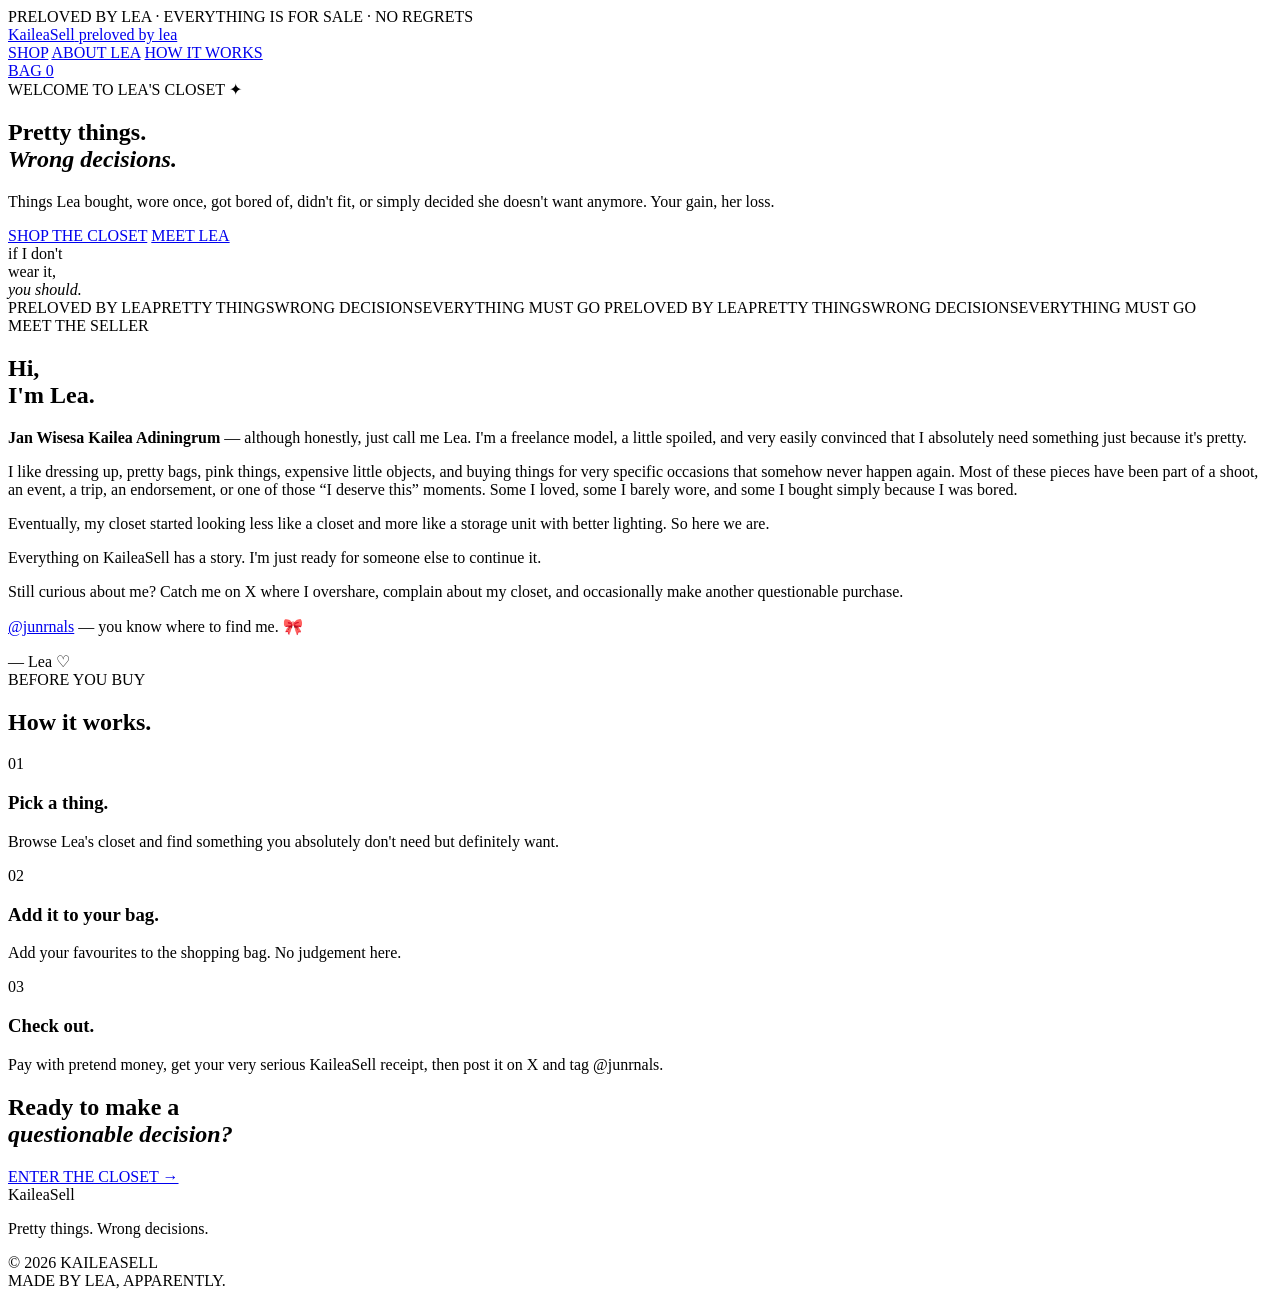
==== index.html @ ec19a313 "Add files via upload" ====
<!DOCTYPE html>
<html lang="en">
<head>
<meta charset="UTF-8">
<meta name="viewport" content="width=device-width, initial-scale=1.0">
<title>KaileaSell — Preloved by Lea</title>
<link rel="stylesheet" href="style.css">
</head>
<body>

<div class="announcement">PRELOVED BY LEA · EVERYTHING IS FOR SALE · NO REGRETS</div>

<nav class="navbar">
  <a href="index.html" class="logo">
    <span class="logo-main">KaileaSell</span>
    <span class="logo-sub">preloved by lea</span>
  </a>
  <div class="nav-links">
    <a href="shop.html">SHOP</a>
    <a href="#about">ABOUT LEA</a>
    <a href="#how">HOW IT WORKS</a>
  </div>
  <a href="shop.html?bag=1" class="bag-button">BAG <span id="bagCount">0</span></a>
</nav>

<main>

<section class="hero">
  <div class="hero-copy">
    <div class="hero-kicker">WELCOME TO LEA'S CLOSET ✦</div>
    <h1>Pretty things.<br><em>Wrong decisions.</em></h1>
    <p class="hero-description">
      Things Lea bought, wore once, got bored of, didn't fit, or simply
      decided she doesn't want anymore. Your gain, her loss.
    </p>
    <div class="hero-buttons">
      <a href="shop.html" class="primary-button">SHOP THE CLOSET</a>
      <a href="#about" class="secondary-button">MEET LEA</a>
    </div>
  </div>
  <div class="hero-card">
    <div class="hero-card-inner">
      <span>if I don't<br>wear it,<br><em>you should.</em></span>
    </div>
  </div>
</section>

<div class="marquee">
  <div class="marquee-track">
    <span>PRELOVED BY LEA</span><span>PRETTY THINGS</span><span>WRONG DECISIONS</span><span>EVERYTHING MUST GO</span>
    <span>PRELOVED BY LEA</span><span>PRETTY THINGS</span><span>WRONG DECISIONS</span><span>EVERYTHING MUST GO</span>
  </div>
</div>

<section id="about" class="about-section">
  <div>
    <div class="about-label">MEET THE SELLER</div>
    <h2>Hi,<br>I'm Lea.</h2>
  </div>
  <div class="about-copy">
    <p><strong>Jan Wisesa Kailea Adiningrum</strong> — although honestly, just call me Lea. I'm a freelance model, a little spoiled, and very easily convinced that I absolutely need something just because it's pretty.</p>
    <p>I like dressing up, pretty bags, pink things, expensive little objects, and buying things for very specific occasions that somehow never happen again. Most of these pieces have been part of a shoot, an event, a trip, an endorsement, or one of those “I deserve this” moments. Some I loved, some I barely wore, and some I bought simply because I was bored.</p>
    <p>Eventually, my closet started looking less like a closet and more like a storage unit with better lighting. So here we are.</p>
    <p>Everything on KaileaSell has a story. I'm just ready for someone else to continue it.</p>
    <p>Still curious about me? Catch me on X where I overshare, complain about my closet, and occasionally make another questionable purchase.</p>
    <p><a class="about-handle" href="https://x.com/junrnals" target="_blank" rel="noopener">@junrnals</a> — you know where to find me. 🎀</p>
    <div class="about-signature">— Lea ♡</div>
  </div>
</section>

<section id="how" class="how-section">
  <div class="how-heading">
    <div class="section-label">BEFORE YOU BUY</div>
    <h2>How it works.</h2>
  </div>
  <div class="how-grid">
    <div class="how-item">
      <div class="how-number">01</div>
      <h3>Pick a thing.</h3>
      <p>Browse Lea's closet and find something you absolutely don't need but definitely want.</p>
    </div>
    <div class="how-item">
      <div class="how-number">02</div>
      <h3>Add it to your bag.</h3>
      <p>Add your favourites to the shopping bag. No judgement here.</p>
    </div>
    <div class="how-item">
      <div class="how-number">03</div>
      <h3>Check out.</h3>
      <p>Pay with pretend money, get your very serious KaileaSell receipt, then post it on X and tag @junrnals.</p>
    </div>
  </div>
</section>

<section class="cta-section">
  <h2>Ready to make a<br><em>questionable decision?</em></h2>
  <a href="shop.html" class="primary-button">ENTER THE CLOSET →</a>
</section>

</main>

<footer class="footer">
  <div>
    <div class="footer-logo">KaileaSell</div>
    <p>Pretty things. Wrong decisions.</p>
  </div>
  <div class="footer-right">© 2026 KAILEASELL<br>MADE BY LEA, APPARENTLY.</div>
</footer>

<script>
  // Tampilkan jumlah isi bag (disimpan dari halaman shop)
  try {
    var saved = JSON.parse(localStorage.getItem("kaileasell_bag") || "[]");
    document.getElementById("bagCount").textContent = saved.length;
  } catch (e) {}
</script>
</body>
</html>
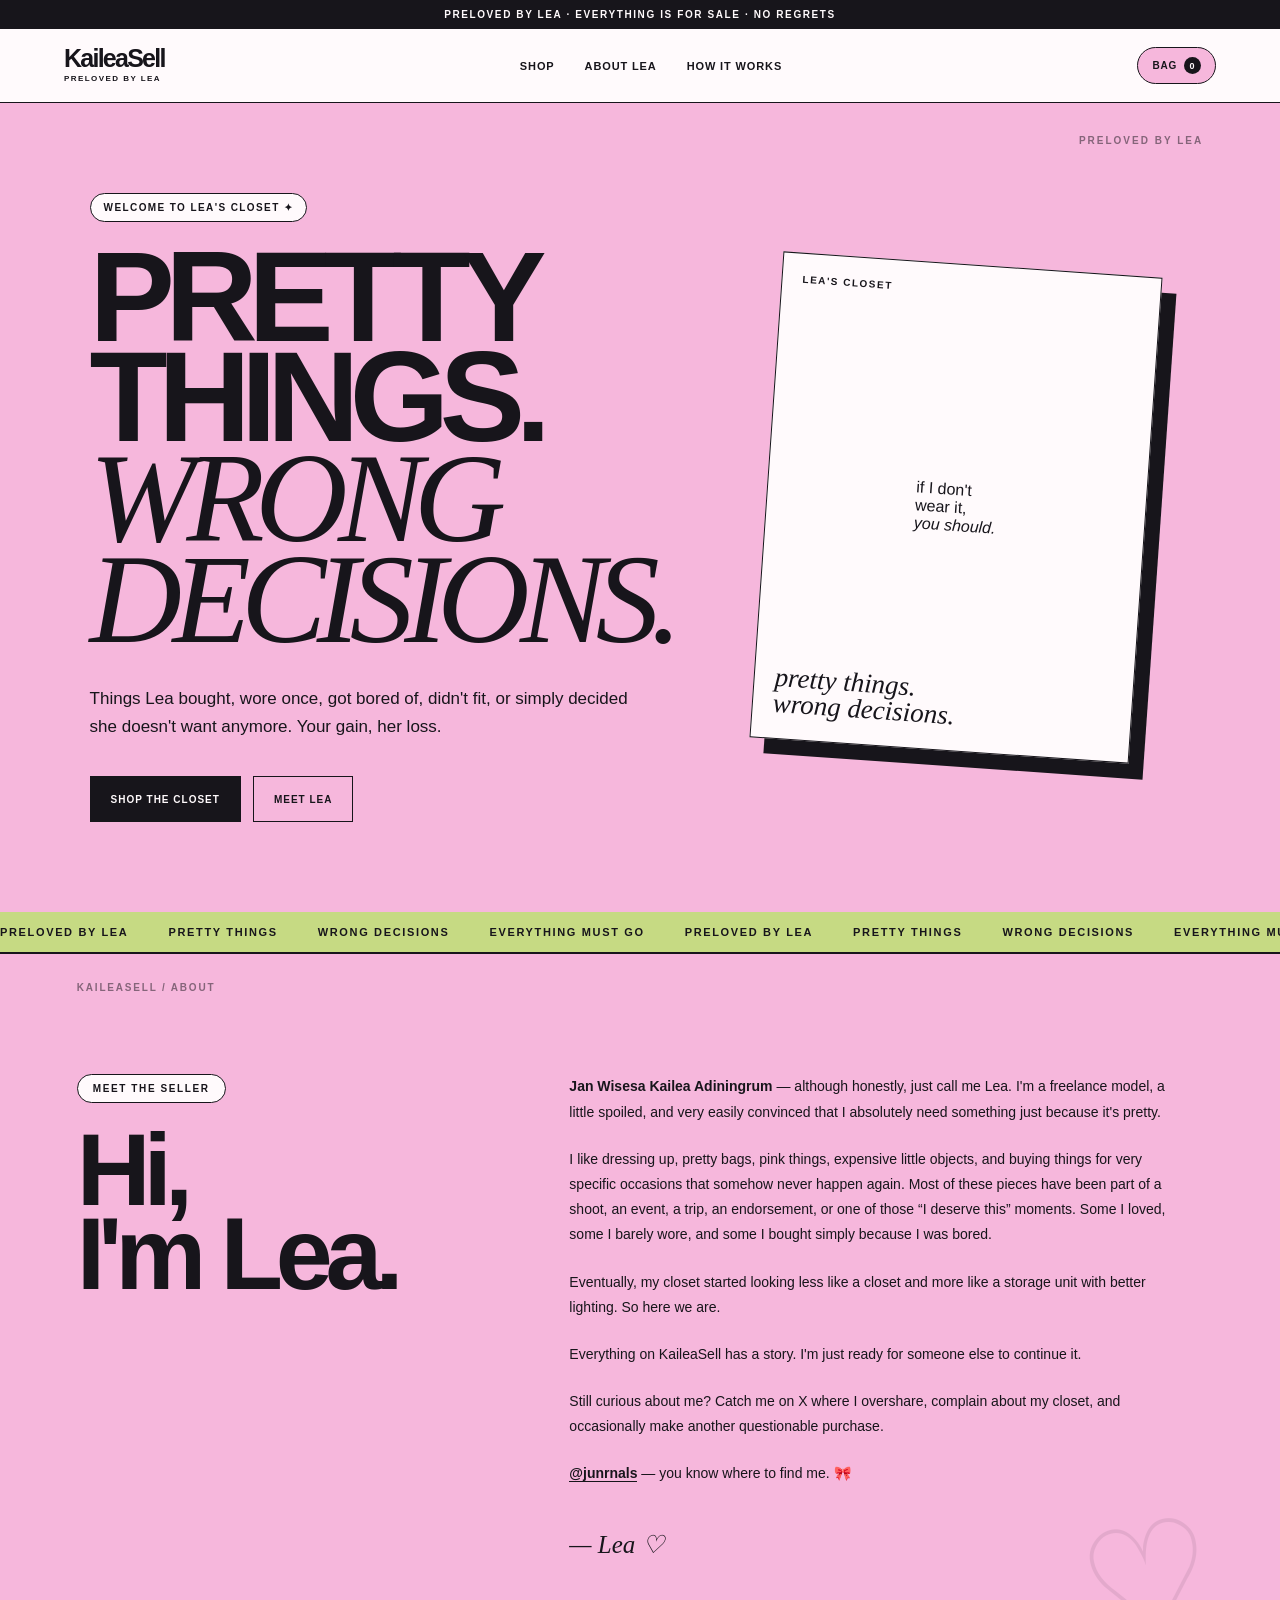
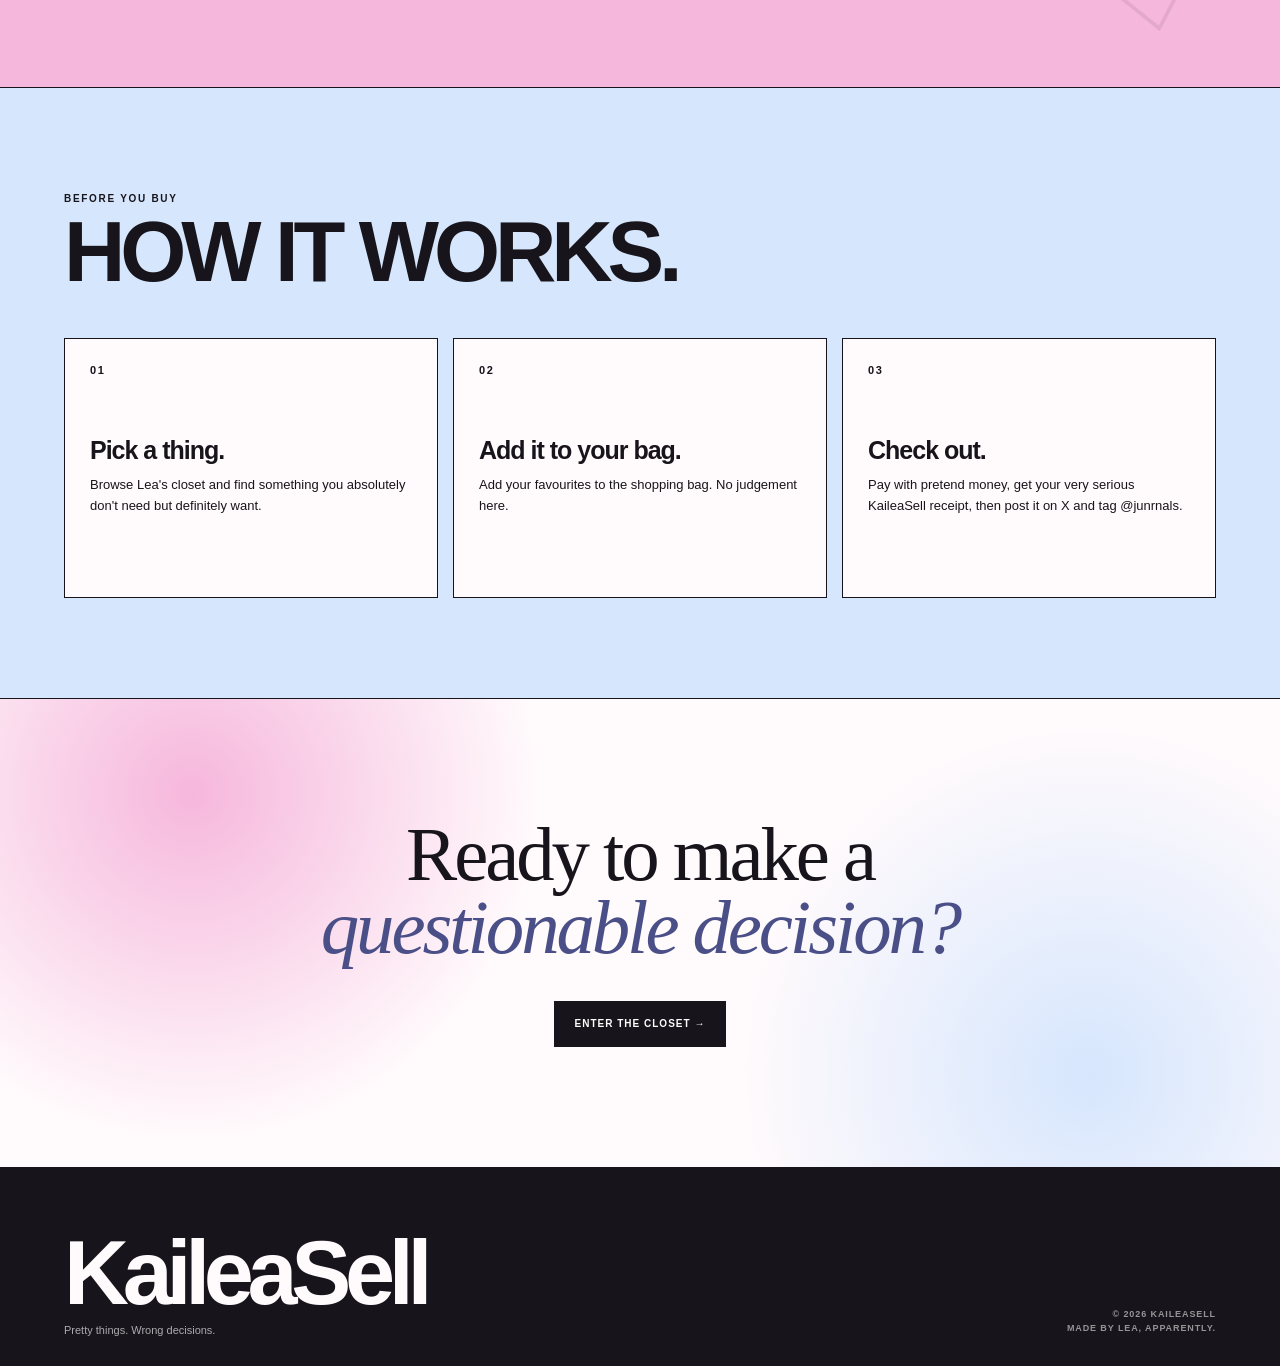
==== commit 02447b52: "Update index.html" ====
--- a/style.css
+++ b/style.css
@@ -0,0 +1,2452 @@
+/* =========================================================
+   KAILEASELL
+   PRELOVED BY LEA
+   FULL CSS — CLEAN VERSION
+========================================================= */
+
+
+/* =========================================================
+   01. ROOT
+========================================================= */
+
+:root {
+  --pink: #f6b7dc;
+  --green: #c6da83;
+  --blush: #d58a9f;
+  --blue: #d6e6fd;
+  --denim: #4a4f87;
+
+  --ink: #17151b;
+  --paper: #fffafc;
+  --white: #ffffff;
+  --muted: #77717a;
+
+  --line: #17151b;
+}
+
+
+/* =========================================================
+   02. RESET
+========================================================= */
+
+* {
+  box-sizing: border-box;
+}
+
+html {
+  scroll-behavior: smooth;
+}
+
+body {
+  margin: 0;
+  padding: 0;
+
+  background: var(--paper);
+  color: var(--ink);
+
+  font-family:
+    Arial,
+    Helvetica,
+    sans-serif;
+
+  -webkit-font-smoothing: antialiased;
+}
+
+body.no-scroll {
+  overflow: hidden;
+}
+
+button,
+input,
+textarea,
+select {
+  font: inherit;
+}
+
+button {
+  cursor: pointer;
+}
+
+a {
+  color: inherit;
+}
+
+
+/* =========================================================
+   03. ANNOUNCEMENT
+========================================================= */
+
+.announcement {
+  width: 100%;
+
+  padding: 9px 20px;
+
+  background: var(--ink);
+  color: var(--paper);
+
+  text-align: center;
+
+  font-size: 10px;
+  font-weight: 800;
+  letter-spacing: 0.16em;
+  text-transform: uppercase;
+}
+
+
+/* =========================================================
+   04. NAVBAR
+========================================================= */
+
+.navbar {
+  position: relative;
+  z-index: 100;
+
+  display: flex;
+  align-items: center;
+  justify-content: space-between;
+
+  width: 100%;
+
+  padding: 18px 5vw;
+
+  background: var(--paper);
+
+  border-bottom: 1px solid var(--line);
+}
+
+.logo {
+  display: flex;
+  flex-direction: column;
+
+  color: var(--ink);
+
+  text-decoration: none;
+
+  line-height: 0.85;
+}
+
+.logo-main {
+  font-size: 25px;
+  font-weight: 900;
+
+  letter-spacing: -0.07em;
+}
+
+.logo-sub {
+  margin-top: 7px;
+
+  font-size: 8px;
+  font-weight: 700;
+
+  letter-spacing: 0.18em;
+  text-transform: uppercase;
+}
+
+.nav-links {
+  display: flex;
+  align-items: center;
+
+  gap: 30px;
+}
+
+.nav-links a {
+  position: relative;
+
+  color: var(--ink);
+
+  text-decoration: none;
+
+  font-size: 11px;
+  font-weight: 800;
+
+  letter-spacing: 0.08em;
+  text-transform: uppercase;
+}
+
+.nav-links a::after {
+  content: "";
+
+  position: absolute;
+
+  left: 0;
+  bottom: -5px;
+
+  width: 0;
+  height: 1px;
+
+  background: var(--ink);
+
+  transition: width 0.2s ease;
+}
+
+.nav-links a:hover::after {
+  width: 100%;
+}
+
+
+/* =========================================================
+   BAG BUTTON
+========================================================= */
+
+.bag-button {
+  position: relative;
+  z-index: 101;
+
+  display: inline-flex;
+  align-items: center;
+  justify-content: center;
+
+  gap: 7px;
+
+  padding: 9px 14px;
+
+  background: var(--pink);
+  color: var(--ink);
+
+  border: 1px solid var(--ink);
+  border-radius: 999px;
+
+  font-size: 10px;
+  font-weight: 900;
+
+  letter-spacing: 0.08em;
+  text-transform: uppercase;
+
+  text-decoration: none;
+
+  cursor: pointer;
+
+  transition:
+    transform 0.2s ease,
+    box-shadow 0.2s ease;
+}
+
+.bag-button:hover {
+  transform: translate(-2px, -2px);
+
+  box-shadow: 3px 3px 0 var(--ink);
+}
+
+#bagCount {
+  display: inline-flex;
+  align-items: center;
+  justify-content: center;
+
+  min-width: 17px;
+  height: 17px;
+
+  padding: 0 5px;
+
+  background: var(--ink);
+  color: var(--paper);
+
+  border-radius: 50%;
+
+  font-size: 9px;
+}
+
+
+/* =========================================================
+   05. HERO
+========================================================= */
+
+.hero {
+  position: relative;
+
+  display: grid;
+
+  grid-template-columns: 1.15fr 0.85fr;
+
+  align-items: center;
+
+  min-height: 720px;
+
+  padding: 90px 7vw;
+
+  background: var(--pink);
+
+  overflow: hidden;
+}
+
+.hero::before {
+  content: "PRELOVED BY LEA";
+
+  position: absolute;
+
+  top: 32px;
+  right: 6vw;
+
+  font-size: 10px;
+  font-weight: 900;
+
+  letter-spacing: 0.2em;
+
+  opacity: 0.5;
+}
+
+.hero-copy {
+  position: relative;
+  z-index: 2;
+
+  max-width: 700px;
+}
+
+.hero-kicker {
+  display: inline-block;
+
+  margin-bottom: 25px;
+
+  padding: 8px 13px;
+
+  background: var(--paper);
+
+  border: 1px solid var(--ink);
+  border-radius: 999px;
+
+  font-size: 10px;
+  font-weight: 900;
+
+  letter-spacing: 0.14em;
+  text-transform: uppercase;
+}
+
+.hero h1 {
+  margin: 0;
+
+  max-width: 850px;
+
+  font-size: clamp(65px, 10vw, 150px);
+
+  line-height: 0.78;
+
+  letter-spacing: -0.075em;
+
+  text-transform: uppercase;
+}
+
+.hero h1 em {
+  font-family:
+    Georgia,
+    "Times New Roman",
+    serif;
+
+  font-weight: 400;
+}
+
+.hero-description {
+  max-width: 570px;
+
+  margin: 35px 0 0;
+
+  font-size: 17px;
+
+  line-height: 1.65;
+}
+
+.hero-buttons {
+  display: flex;
+  flex-wrap: wrap;
+
+  gap: 12px;
+
+  margin-top: 35px;
+}
+
+
+/* =========================================================
+   BUTTONS
+========================================================= */
+
+.primary-button,
+.secondary-button {
+  display: inline-flex;
+
+  align-items: center;
+  justify-content: center;
+
+  min-height: 46px;
+
+  padding: 0 20px;
+
+  border: 1px solid var(--ink);
+
+  text-decoration: none;
+
+  font-size: 10px;
+  font-weight: 900;
+
+  letter-spacing: 0.1em;
+  text-transform: uppercase;
+
+  transition:
+    transform 0.2s ease,
+    box-shadow 0.2s ease,
+    background 0.2s ease;
+}
+
+.primary-button {
+  background: var(--ink);
+  color: var(--paper);
+}
+
+.secondary-button {
+  background: transparent;
+  color: var(--ink);
+}
+
+.primary-button:hover,
+.secondary-button:hover {
+  transform: translate(-3px, -3px);
+
+  box-shadow: 4px 4px 0 var(--ink);
+}
+
+
+/* =========================================================
+   HERO CARD
+========================================================= */
+
+.hero-card {
+  position: relative;
+
+  display: flex;
+
+  align-items: center;
+  justify-content: center;
+
+  min-height: 460px;
+}
+
+.hero-card::before {
+  content: "01";
+
+  position: absolute;
+
+  top: 5%;
+  right: 8%;
+
+  font-size: 90px;
+  font-weight: 900;
+
+  letter-spacing: -0.08em;
+
+  opacity: 0.08;
+}
+
+.hero-card-inner {
+  position: relative;
+
+  display: flex;
+
+  align-items: center;
+  justify-content: center;
+
+  width: min(380px, 90%);
+
+  aspect-ratio: 0.78;
+
+  background: var(--paper);
+
+  border: 1px solid var(--ink);
+
+  box-shadow: 15px 15px 0 var(--ink);
+
+  transform: rotate(4deg);
+
+  overflow: hidden;
+}
+
+.hero-card-inner::before {
+  content: "LEA'S CLOSET";
+
+  position: absolute;
+
+  top: 20px;
+  left: 20px;
+
+  font-size: 10px;
+  font-weight: 900;
+
+  letter-spacing: 0.15em;
+}
+
+.hero-card-inner::after {
+  content: "pretty things.\A wrong decisions.";
+
+  white-space: pre;
+
+  position: absolute;
+
+  left: 20px;
+  bottom: 22px;
+
+  font-family:
+    Georgia,
+    "Times New Roman",
+    serif;
+
+  font-size: 27px;
+
+  line-height: 0.95;
+
+  font-style: italic;
+}
+
+
+/* =========================================================
+   06. MARQUEE
+========================================================= */
+
+.marquee {
+  width: 100%;
+
+  overflow: hidden;
+
+  background: var(--green);
+
+  border-bottom: 1px solid var(--ink);
+
+  white-space: nowrap;
+}
+
+.marquee-track {
+  display: inline-flex;
+
+  padding: 14px 0;
+
+  animation: marqueeMove 25s linear infinite;
+}
+
+.marquee-track span {
+  margin-right: 40px;
+
+  font-size: 11px;
+  font-weight: 900;
+
+  letter-spacing: 0.15em;
+
+  text-transform: uppercase;
+}
+
+@keyframes marqueeMove {
+  from {
+    transform: translateX(0);
+  }
+
+  to {
+    transform: translateX(-50%);
+  }
+}
+
+
+/* =========================================================
+   07. SHOP
+========================================================= */
+
+.shop-section {
+  padding: 100px 5vw;
+
+  background: var(--paper);
+}
+
+.shop-heading {
+  display: flex;
+
+  align-items: flex-end;
+  justify-content: space-between;
+
+  gap: 30px;
+
+  margin-bottom: 45px;
+}
+
+.section-label {
+  display: inline-block;
+
+  margin-bottom: 12px;
+
+  font-size: 10px;
+  font-weight: 900;
+
+  letter-spacing: 0.17em;
+
+  text-transform: uppercase;
+}
+
+.shop-heading h2 {
+  margin: 0;
+
+  font-size: clamp(45px, 7vw, 90px);
+
+  line-height: 0.85;
+
+  letter-spacing: -0.06em;
+
+  text-transform: uppercase;
+}
+
+#productCount {
+  font-size: 11px;
+  font-weight: 800;
+
+  letter-spacing: 0.08em;
+}
+
+
+/* =========================================================
+   SHOP CONTROLS
+========================================================= */
+
+.shop-controls {
+  display: flex;
+
+  align-items: center;
+  justify-content: space-between;
+
+  gap: 20px;
+
+  margin-bottom: 35px;
+
+  padding-bottom: 20px;
+
+  border-bottom: 1px solid var(--ink);
+}
+
+.search-box {
+  width: min(330px, 100%);
+}
+
+.search-box input {
+  width: 100%;
+
+  height: 43px;
+
+  padding: 0 15px;
+
+  background: transparent;
+
+  border: 1px solid var(--ink);
+
+  outline: none;
+
+  font-size: 12px;
+}
+
+.search-box input:focus {
+  background: var(--blue);
+}
+
+.filter-buttons {
+  display: flex;
+
+  flex-wrap: wrap;
+
+  gap: 7px;
+}
+
+.filter {
+  padding: 9px 13px;
+
+  background: transparent;
+
+  border: 1px solid var(--ink);
+  border-radius: 999px;
+
+  font-size: 9px;
+  font-weight: 900;
+
+  letter-spacing: 0.08em;
+
+  text-transform: uppercase;
+
+  transition:
+    background 0.2s ease,
+    color 0.2s ease;
+}
+
+.filter:hover,
+.filter.active {
+  background: var(--ink);
+  color: var(--paper);
+}
+
+
+/* =========================================================
+   PRODUCT GRID
+========================================================= */
+
+#productGrid {
+  display: grid;
+
+  grid-template-columns:
+    repeat(4, minmax(0, 1fr));
+
+  gap: 18px;
+}
+
+
+/* =========================================================
+   PRODUCT CARD
+========================================================= */
+
+.product-card {
+  position: relative;
+
+  background: var(--paper);
+
+  border: 1px solid var(--ink);
+
+  cursor: pointer;
+
+  overflow: hidden;
+
+  transition:
+    transform 0.25s ease,
+    box-shadow 0.25s ease;
+}
+
+.product-card:hover {
+  transform: translate(-4px, -4px);
+
+  box-shadow: 6px 6px 0 var(--ink);
+}
+
+
+/* =========================================================
+   PRODUCT IMAGE
+========================================================= */
+
+.product-image {
+  position: relative;
+
+  width: 100%;
+
+  aspect-ratio: 0.9;
+
+  background: #f3edf1;
+
+  overflow: hidden;
+}
+
+.product-image img {
+  display: block;
+
+  width: 100%;
+  height: 100%;
+
+  object-fit: cover;
+
+  transition: transform 0.4s ease;
+}
+
+.product-card:hover .product-image img {
+  transform: scale(1.04);
+}
+
+.product-condition {
+  position: absolute;
+
+  top: 10px;
+  left: 10px;
+
+  padding: 6px 8px;
+
+  background: var(--paper);
+
+  border: 1px solid var(--ink);
+
+  font-size: 8px;
+  font-weight: 900;
+
+  letter-spacing: 0.08em;
+
+  text-transform: uppercase;
+}
+
+
+/* =========================================================
+   PRODUCT INFO
+========================================================= */
+
+.product-info {
+  padding: 16px;
+}
+
+.product-brand {
+  display: block;
+
+  margin-bottom: 6px;
+
+  font-size: 8px;
+  font-weight: 900;
+
+  letter-spacing: 0.15em;
+
+  text-transform: uppercase;
+
+  opacity: 0.55;
+}
+
+.product-name {
+  min-height: 42px;
+
+  margin: 0 0 10px;
+
+  font-size: 14px;
+  font-weight: 800;
+
+  line-height: 1.2;
+}
+
+.product-price {
+  margin: 0;
+
+  font-size: 14px;
+  font-weight: 900;
+}
+
+.product-tag {
+  display: inline-block;
+
+  margin-top: 10px;
+
+  padding: 5px 7px;
+
+  background: var(--pink);
+
+  font-size: 8px;
+  font-weight: 800;
+
+  letter-spacing: 0.05em;
+
+  text-transform: uppercase;
+}
+
+
+/* =========================================================
+   EMPTY SEARCH
+========================================================= */
+
+#emptyState {
+  display: none;
+
+  padding: 80px 20px;
+
+  text-align: center;
+}
+
+#emptyState h3 {
+  margin: 0 0 10px;
+
+  font-size: 35px;
+
+  letter-spacing: -0.05em;
+}
+
+#emptyState p {
+  margin: 0;
+
+  font-size: 13px;
+}
+
+
+/* =========================================================
+   08. ABOUT LEA
+========================================================= */
+
+.about-section {
+  position: relative;
+
+  display: grid;
+
+  grid-template-columns: 0.8fr 1.2fr;
+
+  gap: 70px;
+
+  padding: 120px 6vw;
+
+  background: var(--pink);
+
+  border-top: 1px solid var(--ink);
+  border-bottom: 1px solid var(--ink);
+
+  overflow: hidden;
+}
+
+.about-section::before {
+  content: "KAILEASELL / ABOUT";
+
+  position: absolute;
+
+  top: 28px;
+  left: 6vw;
+
+  font-size: 10px;
+  font-weight: 900;
+
+  letter-spacing: 0.18em;
+
+  opacity: 0.5;
+}
+
+.about-section::after {
+  content: "♡";
+
+  position: absolute;
+
+  right: 5vw;
+  bottom: 20px;
+
+  font-family: Georgia, serif;
+
+  font-size: 150px;
+
+  opacity: 0.08;
+
+  transform: rotate(-12deg);
+}
+
+.about-section > div {
+  position: relative;
+  z-index: 2;
+}
+
+.about-label {
+  display: inline-block;
+
+  margin-bottom: 25px;
+
+  padding: 8px 15px;
+
+  background: var(--paper);
+
+  border: 1px solid var(--ink);
+  border-radius: 999px;
+
+  font-size: 10px;
+  font-weight: 900;
+
+  letter-spacing: 0.16em;
+
+  text-transform: uppercase;
+}
+
+.about-section h2 {
+  margin: 0;
+
+  font-size: clamp(55px, 8vw, 110px);
+
+  line-height: 0.82;
+
+  letter-spacing: -0.07em;
+}
+
+.about-copy {
+  max-width: 620px;
+
+  font-size: 14px;
+
+  line-height: 1.8;
+}
+
+.about-copy p {
+  margin: 0 0 22px;
+}
+
+.about-copy strong {
+  font-weight: 900;
+}
+
+.about-handle {
+  font-weight: 900;
+
+  text-decoration: none;
+
+  border-bottom: 1px solid var(--ink);
+
+  transition: background 0.2s ease;
+}
+
+.about-handle:hover {
+  background: var(--paper);
+}
+
+.about-signature {
+  margin-top: 35px;
+
+  font-family:
+    Georgia,
+    "Times New Roman",
+    serif;
+
+  font-size: 25px;
+
+  font-style: italic;
+}
+
+
+/* =========================================================
+   09. HOW IT WORKS
+========================================================= */
+
+.how-section {
+  padding: 100px 5vw;
+
+  background: var(--blue);
+
+  border-bottom: 1px solid var(--ink);
+}
+
+.how-heading {
+  max-width: 1200px;
+
+  margin: 0 auto 50px;
+}
+
+.how-heading h2 {
+  margin: 0;
+
+  font-size: clamp(45px, 7vw, 85px);
+
+  line-height: 0.85;
+
+  letter-spacing: -0.06em;
+
+  text-transform: uppercase;
+}
+
+.how-grid {
+  display: grid;
+
+  grid-template-columns: repeat(3, 1fr);
+
+  gap: 15px;
+
+  max-width: 1200px;
+
+  margin: 0 auto;
+}
+
+.how-item {
+  min-height: 260px;
+
+  padding: 25px;
+
+  background: var(--paper);
+
+  border: 1px solid var(--ink);
+
+  transition:
+    transform 0.2s ease,
+    box-shadow 0.2s ease;
+}
+
+.how-item:hover {
+  transform: translate(-3px, -3px);
+
+  box-shadow: 5px 5px 0 var(--ink);
+}
+
+.how-number {
+  display: block;
+
+  margin-bottom: 60px;
+
+  font-size: 11px;
+  font-weight: 900;
+
+  letter-spacing: 0.15em;
+}
+
+.how-item h3 {
+  margin: 0 0 10px;
+
+  font-size: 25px;
+
+  letter-spacing: -0.04em;
+}
+
+.how-item p {
+  margin: 0;
+
+  font-size: 13px;
+
+  line-height: 1.6;
+}
+
+
+/* =========================================================
+   10. CTA
+========================================================= */
+
+.cta-section {
+  padding: 120px 5vw;
+
+  text-align: center;
+
+  background:
+    radial-gradient(
+      circle at 15% 20%,
+      var(--pink) 0,
+      transparent 30%
+    ),
+    radial-gradient(
+      circle at 85% 80%,
+      var(--blue) 0,
+      transparent 30%
+    ),
+    var(--paper);
+}
+
+.cta-section h2 {
+  margin: 0 0 36px;
+
+  font-family:
+    Georgia,
+    "Times New Roman",
+    serif;
+
+  font-size: clamp(44px, 6vw, 84px);
+
+  font-weight: 500;
+
+  line-height: 0.95;
+
+  letter-spacing: -0.04em;
+}
+
+.cta-section h2 em {
+  color: var(--denim);
+}
+
+
+/* =========================================================
+   11. FOOTER
+========================================================= */
+
+.footer {
+  display: flex;
+
+  align-items: flex-end;
+  justify-content: space-between;
+
+  gap: 40px;
+
+  padding: 70px 5vw 30px;
+
+  background: var(--ink);
+
+  color: var(--paper);
+}
+
+.footer-logo {
+  font-size: clamp(45px, 8vw, 90px);
+
+  font-weight: 900;
+
+  line-height: 0.8;
+
+  letter-spacing: -0.07em;
+}
+
+.footer p {
+  margin: 15px 0 0;
+
+  font-size: 11px;
+
+  opacity: 0.65;
+}
+
+.footer-right {
+  font-size: 9px;
+
+  font-weight: 700;
+
+  line-height: 1.6;
+
+  letter-spacing: 0.1em;
+
+  text-align: right;
+
+  opacity: 0.55;
+}
+
+
+/* =========================================================
+   12. PRODUCT DETAIL MODAL
+========================================================= */
+
+.product-modal {
+  position: fixed;
+
+  inset: 0;
+
+  z-index: 2000;
+
+  display: flex;
+
+  align-items: center;
+  justify-content: center;
+
+  padding: 24px;
+
+  background: rgba(23, 21, 27, 0.68);
+
+  opacity: 0;
+
+  visibility: hidden;
+
+  transition:
+    opacity 0.25s ease,
+    visibility 0.25s ease;
+}
+
+.product-modal.active {
+  opacity: 1;
+
+  visibility: visible;
+}
+
+.modal-overlay {
+  position: absolute;
+
+  inset: 0;
+}
+
+
+/* =========================================================
+   MODAL CARD
+========================================================= */
+
+.modal-card {
+  position: relative;
+
+  z-index: 2;
+
+  width: min(900px, 92vw);
+
+  max-height: 88vh;
+
+  background: var(--paper);
+
+  border: 1px solid var(--ink);
+
+  box-shadow: 10px 10px 0 var(--pink);
+
+  overflow: hidden;
+
+  animation: modalPop 0.25s ease;
+}
+
+.modal-card:not(.single) {
+  display: grid;
+
+  grid-template-columns: 1fr 1fr;
+}
+
+@keyframes modalPop {
+  from {
+    opacity: 0;
+
+    transform:
+      translateY(12px)
+      scale(0.98);
+  }
+
+  to {
+    opacity: 1;
+
+    transform:
+      translateY(0)
+      scale(1);
+  }
+}
+
+
+/* =========================================================
+   MODAL CLOSE
+========================================================= */
+
+.modal-close {
+  position: absolute;
+
+  top: 14px;
+  right: 14px;
+
+  z-index: 20;
+
+  display: flex;
+
+  align-items: center;
+  justify-content: center;
+
+  width: 36px;
+  height: 36px;
+
+  padding: 0;
+
+  background: var(--paper);
+
+  border: 1px solid var(--ink);
+
+  border-radius: 50%;
+
+  color: var(--ink);
+
+  font-size: 20px;
+
+  line-height: 1;
+
+  transition:
+    transform 0.2s ease,
+    background 0.2s ease;
+}
+
+.modal-close:hover {
+  background: var(--pink);
+
+  transform: rotate(8deg);
+}
+
+
+/* =========================================================
+   MODAL IMAGE
+========================================================= */
+
+.modal-image {
+  width: 100%;
+
+  height: 100%;
+
+  min-height: 540px;
+
+  background: #f2ecef;
+
+  overflow: hidden;
+}
+
+.modal-image img {
+  display: block;
+
+  width: 100%;
+  height: 100%;
+
+  object-fit: cover;
+}
+
+
+/* =========================================================
+   MODAL INFO
+========================================================= */
+
+.modal-info {
+  display: flex;
+
+  flex-direction: column;
+
+  justify-content: center;
+
+  min-width: 0;
+  min-height: 0;
+
+  padding: 48px 42px;
+
+  overflow-y: auto;
+}
+
+.modal-label {
+  display: block;
+
+  margin-bottom: 12px;
+
+  font-size: 9px;
+
+  font-weight: 900;
+
+  letter-spacing: 0.16em;
+
+  text-transform: uppercase;
+
+  opacity: 0.5;
+}
+
+.modal-info h2 {
+  margin: 0 0 18px;
+
+  font-size: clamp(32px, 4vw, 52px);
+
+  line-height: 0.92;
+
+  letter-spacing: -0.06em;
+}
+
+.modal-price {
+  margin-bottom: 15px;
+
+  font-size: 18px;
+
+  font-weight: 900;
+}
+
+.modal-condition {
+  align-self: flex-start;
+
+  margin-bottom: 28px;
+
+  padding: 7px 10px;
+
+  background: var(--green);
+
+  border: 1px solid var(--ink);
+
+  font-size: 9px;
+
+  font-weight: 900;
+
+  letter-spacing: 0.05em;
+
+  text-transform: uppercase;
+}
+
+.modal-note {
+  margin-bottom: 30px;
+}
+
+.modal-note small {
+  display: block;
+
+  margin-bottom: 9px;
+
+  font-size: 9px;
+
+  font-weight: 900;
+
+  letter-spacing: 0.14em;
+
+  text-transform: uppercase;
+}
+
+.modal-note p {
+  margin: 0;
+
+  font-family:
+    Georgia,
+    "Times New Roman",
+    serif;
+
+  font-size: 17px;
+
+  line-height: 1.5;
+
+  font-style: italic;
+}
+
+
+/* =========================================================
+   ADD TO BAG
+========================================================= */
+
+.add-bag-button {
+  width: 100%;
+
+  min-height: 52px;
+
+  padding: 14px 20px;
+
+  background: var(--ink);
+
+  color: var(--paper);
+
+  border: 1px solid var(--ink);
+
+  font-size: 10px;
+
+  font-weight: 900;
+
+  letter-spacing: 0.11em;
+
+  text-transform: uppercase;
+
+  cursor: pointer;
+
+  transition:
+    background 0.2s ease,
+    color 0.2s ease,
+    transform 0.2s ease,
+    box-shadow 0.2s ease;
+}
+
+.add-bag-button:hover {
+  background: var(--pink);
+
+  color: var(--ink);
+
+  transform: translate(-3px, -3px);
+
+  box-shadow: 4px 4px 0 var(--ink);
+}
+
+
+/* =========================================================
+   13. BAG DRAWER
+========================================================= */
+
+#overlay {
+  position: fixed;
+
+  inset: 0;
+
+  z-index: 900;
+
+  background: rgba(23, 21, 27, 0.45);
+
+  opacity: 0;
+
+  visibility: hidden;
+
+  transition:
+    opacity 0.3s ease,
+    visibility 0.3s ease;
+}
+
+#overlay.active {
+  opacity: 1;
+
+  visibility: visible;
+}
+
+#bagDrawer {
+  position: fixed;
+
+  top: 0;
+  right: 0;
+
+  z-index: 1000;
+
+  display: flex;
+
+  flex-direction: column;
+
+  width: min(460px, 92vw);
+
+  height: 100vh;
+
+  background: var(--paper);
+
+  border-left: 1px solid var(--ink);
+
+  transform: translateX(100%);
+
+  transition: transform 0.35s ease;
+}
+
+#bagDrawer.active {
+  transform: translateX(0);
+}
+
+.bag-header {
+  display: flex;
+
+  align-items: center;
+
+  justify-content: space-between;
+
+  padding: 22px;
+
+  border-bottom: 1px solid var(--ink);
+}
+
+.bag-header .section-label {
+  margin-bottom: 5px;
+
+  font-size: 8px;
+}
+
+.bag-header h2 {
+  margin: 0;
+
+  font-size: 32px;
+
+  line-height: 0.9;
+
+  letter-spacing: -0.06em;
+}
+
+#bagClose {
+  width: 36px;
+  height: 36px;
+
+  padding: 0;
+
+  background: var(--paper);
+
+  border: 1px solid var(--ink);
+
+  border-radius: 50%;
+
+  font-size: 20px;
+
+  line-height: 1;
+}
+
+#bagItems {
+  flex: 1;
+
+  padding: 20px;
+
+  overflow-y: auto;
+}
+
+
+/* =========================================================
+   BAG ITEMS
+========================================================= */
+
+.bag-item {
+  display: grid;
+
+  grid-template-columns: 85px 1fr;
+
+  gap: 14px;
+
+  padding: 12px 0;
+
+  border-bottom: 1px solid #ddd6da;
+}
+
+.bag-item > img {
+  width: 85px;
+  height: 95px;
+
+  background: #f1ebef;
+
+  object-fit: cover;
+}
+
+.bag-item-info > span {
+  display: block;
+
+  margin-bottom: 5px;
+
+  font-size: 8px;
+
+  font-weight: 900;
+
+  letter-spacing: 0.12em;
+
+  opacity: 0.5;
+}
+
+.bag-item-info h4 {
+  margin: 0 0 8px;
+
+  font-size: 12px;
+
+  line-height: 1.25;
+}
+
+.bag-item-info strong {
+  font-size: 11px;
+}
+
+.remove-item {
+  display: block;
+
+  margin-top: 10px;
+
+  padding: 0;
+
+  background: none;
+
+  border: 0;
+
+  color: var(--ink);
+
+  font-size: 8px;
+
+  font-weight: 800;
+
+  text-decoration: underline;
+}
+
+
+/* =========================================================
+   EMPTY BAG
+========================================================= */
+
+.empty-bag {
+  padding: 80px 20px;
+
+  text-align: center;
+}
+
+.empty-bag-icon {
+  margin-bottom: 15px;
+
+  font-family: Georgia, serif;
+
+  font-size: 50px;
+}
+
+.empty-bag h3 {
+  margin: 0 0 8px;
+
+  font-size: 25px;
+
+  letter-spacing: -0.04em;
+}
+
+.empty-bag p {
+  margin: 0;
+
+  font-size: 12px;
+
+  line-height: 1.5;
+}
+
+
+/* =========================================================
+   BAG FOOTER
+========================================================= */
+
+.bag-footer {
+  padding: 20px;
+
+  border-top: 1px solid var(--ink);
+}
+
+.bag-total-row {
+  display: flex;
+
+  justify-content: space-between;
+
+  margin-bottom: 12px;
+
+  font-size: 11px;
+
+  font-weight: 900;
+}
+
+.bag-disclaimer {
+  margin: 0 0 15px;
+
+  font-family: Georgia, serif;
+
+  font-size: 12px;
+
+  font-style: italic;
+
+  opacity: 0.6;
+}
+
+.bag-footer .primary-button {
+  width: 100%;
+
+  min-height: 50px;
+}
+
+.bag-footer .primary-button:disabled {
+  opacity: 0.35;
+
+  cursor: not-allowed;
+}
+
+
+/* =========================================================
+   14. CHECKOUT
+========================================================= */
+
+.modal-card.single {
+  width: min(650px, 92vw);
+
+  max-height: 90vh;
+
+  overflow-y: auto;
+}
+
+.checkout-wrap {
+  padding: 45px;
+}
+
+.checkout-wrap h2 {
+  margin: 8px 0 12px;
+
+  font-size: clamp(42px, 6vw, 70px);
+
+  line-height: 0.85;
+
+  letter-spacing: -0.06em;
+}
+
+.fiction-note {
+  max-width: 530px;
+
+  margin: 0 0 30px;
+
+  font-family: Georgia, serif;
+
+  font-size: 13px;
+
+  font-style: italic;
+
+  line-height: 1.5;
+
+  opacity: 0.65;
+}
+
+#checkoutForm label {
+  display: block;
+
+  margin-bottom: 17px;
+
+  font-size: 9px;
+
+  font-weight: 900;
+
+  letter-spacing: 0.12em;
+
+  text-transform: uppercase;
+}
+
+#checkoutForm input[type="text"] {
+  display: block;
+
+  width: 100%;
+
+  margin-top: 7px;
+
+  padding: 13px;
+
+  background: transparent;
+
+  border: 1px solid var(--ink);
+
+  outline: none;
+
+  font-size: 12px;
+}
+
+#checkoutForm input[type="text"]:focus {
+  background: var(--blue);
+}
+
+#checkoutForm h3 {
+  margin: 28px 0 12px;
+
+  font-size: 10px;
+
+  letter-spacing: 0.12em;
+}
+
+
+/* =========================================================
+   PAYMENT OPTIONS
+========================================================= */
+
+.payment-options {
+  display: grid;
+
+  grid-template-columns: repeat(3, 1fr);
+
+  gap: 8px;
+
+  margin-bottom: 25px;
+}
+
+.payment-option {
+  margin: 0 !important;
+
+  padding: 14px !important;
+
+  background: var(--paper);
+
+  border: 1px solid var(--ink);
+
+  cursor: pointer;
+}
+
+.payment-option input {
+  display: none;
+}
+
+.payment-option span {
+  display: flex;
+
+  flex-direction: column;
+
+  gap: 5px;
+}
+
+.payment-option strong {
+  font-size: 9px;
+}
+
+.payment-option small {
+  font-size: 8px;
+
+  font-weight: 400;
+
+  letter-spacing: 0;
+
+  text-transform: none;
+
+  opacity: 0.55;
+}
+
+.payment-option:has(input:checked) {
+  background: var(--green);
+}
+
+#checkoutForm .bag-total-row {
+  margin: 20px 0;
+}
+
+
+/* =========================================================
+   15. RECEIPT
+========================================================= */
+
+.receipt-wrap {
+  padding: 35px;
+}
+
+#receiptCard {
+  padding: 30px;
+
+  background: var(--paper);
+
+  border: 1px solid var(--ink);
+
+  box-shadow: 7px 7px 0 var(--pink);
+}
+
+.r-top {
+  padding-bottom: 20px;
+
+  text-align: center;
+
+  border-bottom: 1px dashed var(--ink);
+}
+
+.r-logo {
+  font-size: 38px;
+
+  font-weight: 900;
+
+  letter-spacing: -0.07em;
+}
+
+.r-sub {
+  margin-top: 5px;
+
+  font-size: 8px;
+
+  font-weight: 900;
+
+  letter-spacing: 0.15em;
+}
+
+.r-meta {
+  display: grid;
+
+  gap: 5px;
+
+  padding: 20px 0;
+
+  font-size: 9px;
+
+  line-height: 1.4;
+}
+
+.r-line {
+  border-top: 1px dashed var(--ink);
+}
+
+.r-item {
+  display: flex;
+
+  justify-content: space-between;
+
+  gap: 15px;
+
+  padding: 10px 0;
+
+  font-size: 10px;
+}
+
+.r-total {
+  font-weight: 900;
+}
+
+.r-foot {
+  margin: 20px 0 0;
+
+  font-family: Georgia, serif;
+
+  font-size: 12px;
+
+  font-style: italic;
+
+  line-height: 1.5;
+
+  text-align: center;
+}
+
+.r-stamp {
+  margin-top: 20px;
+
+  padding: 8px;
+
+  border: 1px solid var(--ink);
+
+  font-size: 8px;
+
+  font-weight: 900;
+
+  letter-spacing: 0.12em;
+
+  text-align: center;
+}
+
+
+/* =========================================================
+   RECEIPT ACTIONS
+========================================================= */
+
+.receipt-actions {
+  display: grid;
+
+  grid-template-columns: 1fr 1fr;
+
+  gap: 8px;
+
+  margin-top: 25px;
+}
+
+.receipt-actions .secondary-button {
+  min-height: 50px;
+}
+
+.receipt-hint {
+  grid-column: 1 / -1;
+
+  margin: 8px 0 0;
+
+  font-size: 10px;
+
+  line-height: 1.5;
+
+  text-align: center;
+
+  opacity: 0.6;
+}
+
+#receiptPreview img {
+  display: block;
+
+  width: 100%;
+
+  margin-top: 15px;
+}
+
+
+/* =========================================================
+   16. TABLET
+========================================================= */
+
+@media (max-width: 1000px) {
+
+  .hero {
+    grid-template-columns: 1fr;
+
+    min-height: auto;
+
+    gap: 70px;
+
+    padding-top: 80px;
+
+    padding-bottom: 100px;
+  }
+
+  .hero-card {
+    min-height: 400px;
+  }
+
+  #productGrid {
+    grid-template-columns:
+      repeat(3, minmax(0, 1fr));
+  }
+
+  .shop-controls {
+    align-items: flex-start;
+
+    flex-direction: column;
+  }
+
+  .search-box {
+    width: 100%;
+  }
+
+  .modal-image {
+    min-height: 470px;
+  }
+}
+
+
+/* =========================================================
+   17. MOBILE
+========================================================= */
+
+@media (max-width: 700px) {
+
+  /* ---------- NAVBAR ---------- */
+
+  .navbar {
+    padding: 15px 20px;
+  }
+
+  .logo-main {
+    font-size: 22px;
+  }
+
+  .nav-links {
+    gap: 13px;
+  }
+
+  .nav-links a {
+    display: none;
+  }
+
+  .bag-button {
+    padding: 8px 11px;
+  }
+
+
+  /* ---------- HERO ---------- */
+
+  .hero {
+    padding: 70px 24px 85px;
+
+    gap: 55px;
+  }
+
+  .hero::before {
+    top: 20px;
+
+    right: 24px;
+
+    font-size: 8px;
+  }
+
+  .hero h1 {
+    font-size:
+      clamp(58px, 17vw, 90px);
+  }
+
+  .hero-description {
+    margin-top: 28px;
+
+    font-size: 14px;
+  }
+
+  .hero-buttons {
+    margin-top: 28px;
+  }
+
+  .primary-button,
+  .secondary-button {
+    min-height: 43px;
+
+    padding: 0 15px;
+  }
+
+  .hero-card {
+    min-height: 360px;
+  }
+
+  .hero-card-inner {
+    width: min(290px, 82%);
+
+    box-shadow: 10px 10px 0 var(--ink);
+  }
+
+
+  /* ---------- SHOP ---------- */
+
+  .shop-section {
+    padding: 75px 20px;
+  }
+
+  .shop-heading {
+    align-items: flex-start;
+
+    flex-direction: column;
+
+    gap: 10px;
+
+    margin-bottom: 30px;
+  }
+
+  .shop-heading h2 {
+    font-size:
+      clamp(48px, 15vw, 75px);
+  }
+
+  #productGrid {
+    grid-template-columns:
+      repeat(2, minmax(0, 1fr));
+
+    gap: 10px;
+  }
+
+  .product-info {
+    padding: 12px;
+  }
+
+  .product-name {
+    min-height: 38px;
+
+    font-size: 12px;
+  }
+
+  .product-price {
+    font-size: 12px;
+  }
+
+  .product-tag {
+    font-size: 7px;
+  }
+
+
+  /* ---------- ABOUT ---------- */
+
+  .about-section {
+    display: block;
+
+    padding: 85px 24px;
+  }
+
+  .about-section > div {
+    margin-bottom: 35px;
+  }
+
+  .about-section > div:last-child {
+    margin-bottom: 0;
+  }
+
+  .about-section::before {
+    top: 20px;
+
+    left: 24px;
+
+    font-size: 8px;
+  }
+
+  .about-section::after {
+    right: 5px;
+
+    bottom: 10px;
+
+    font-size: 90px;
+  }
+
+  .about-section h2 {
+    font-size:
+      clamp(55px, 15vw, 80px);
+  }
+
+  .about-copy {
+    max-width: 100%;
+
+    font-size: 14px;
+
+    line-height: 1.75;
+  }
+
+
+  /* ---------- HOW ---------- */
+
+  .how-section {
+    padding: 75px 20px;
+  }
+
+  .how-heading {
+    margin-bottom: 35px;
+  }
+
+  .how-heading h2 {
+    font-size:
+      clamp(48px, 15vw, 75px);
+  }
+
+  .how-grid {
+    grid-template-columns: 1fr;
+
+    gap: 10px;
+  }
+
+  .how-item {
+    min-height: 200px;
+  }
+
+  .how-number {
+    margin-bottom: 40px;
+  }
+
+
+  /* ---------- CTA ---------- */
+
+  .cta-section {
+    padding: 85px 24px;
+  }
+
+  .cta-section h2 {
+    font-size:
+      clamp(42px, 12vw, 65px);
+  }
+
+
+  /* ---------- FOOTER ---------- */
+
+  .footer {
+    align-items: flex-start;
+
+    flex-direction: column;
+
+    padding: 60px 20px 25px;
+  }
+
+  .footer-right {
+    text-align: left;
+  }
+
+
+  /* =====================================================
+     PRODUCT MODAL
+  ===================================================== */
+
+  .product-modal {
+    padding: 10px;
+  }
+
+  .modal-card:not(.single) {
+    display: block;
+
+    width: 94vw;
+
+    max-height: 94vh;
+
+    overflow-y: auto;
+  }
+
+  .modal-image {
+    width: 100%;
+
+    height: 42vh;
+
+    min-height: 260px;
+
+    max-height: 360px;
+  }
+
+  .modal-info {
+    padding: 27px 22px 25px;
+
+    overflow: visible;
+  }
+
+  .modal-info h2 {
+    font-size: 38px;
+  }
+
+  .modal-note p {
+    font-size: 15px;
+  }
+
+
+  /* =====================================================
+     BAG
+  ===================================================== */
+
+  #bagDrawer {
+    width: 100%;
+  }
+
+
+  /* =====================================================
+     CHECKOUT
+  ===================================================== */
+
+  .modal-card.single {
+    width: 94vw;
+
+    max-height: 92vh;
+  }
+
+  .checkout-wrap {
+    padding: 28px 20px;
+  }
+
+  .checkout-wrap h2 {
+    font-size: 43px;
+  }
+
+  .payment-options {
+    grid-template-columns: 1fr;
+  }
+
+
+  /* =====================================================
+     RECEIPT
+  ===================================================== */
+
+  .receipt-wrap {
+    padding: 20px;
+  }
+
+  #receiptCard {
+    padding: 22px;
+
+    box-shadow: 5px 5px 0 var(--pink);
+  }
+
+  .receipt-actions {
+    grid-template-columns: 1fr;
+  }
+
+  .receipt-hint {
+    grid-column: auto;
+  }
+}
+
+
+/* =========================================================
+   18. VERY SMALL PHONE
+========================================================= */
+
+@media (max-width: 400px) {
+
+  .hero h1 {
+    font-size: 56px;
+  }
+
+  #productGrid {
+    gap: 7px;
+  }
+
+  .product-info {
+    padding: 9px;
+  }
+
+  .product-name {
+    font-size: 11px;
+  }
+
+  .product-price {
+    font-size: 11px;
+  }
+
+  .about-section h2 {
+    font-size: 48px;
+  }
+}
